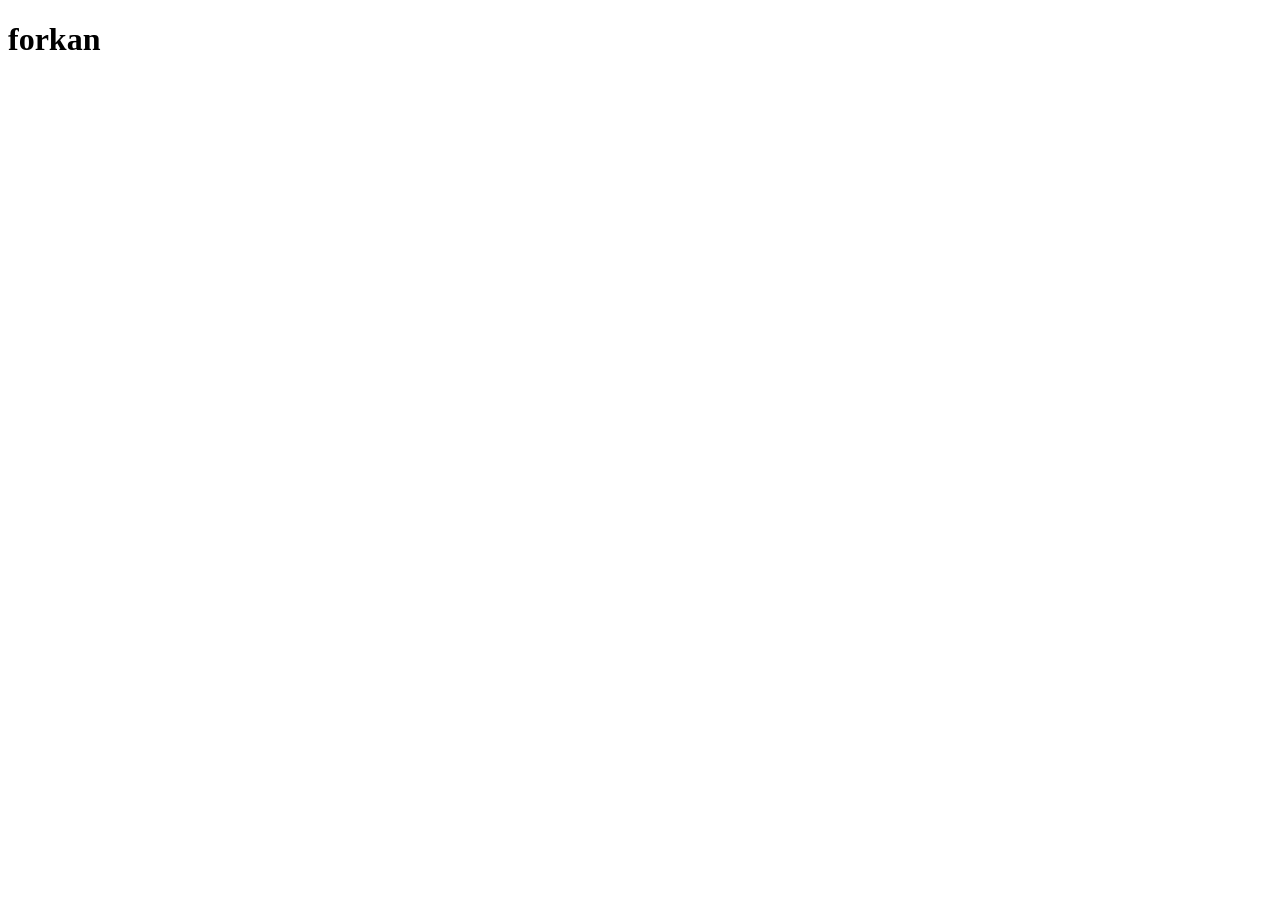
==== index.html @ 62034f9e "first commit" ====
<!DOCTYPE html>
<html lang="en">
<head>
    <meta charset="UTF-8">
    <meta name="viewport" content="width=0, initial-scale=1.0">
    <title>Document</title>
</head>
<body>
    <h1>forkan</h1>
</body>
</html>
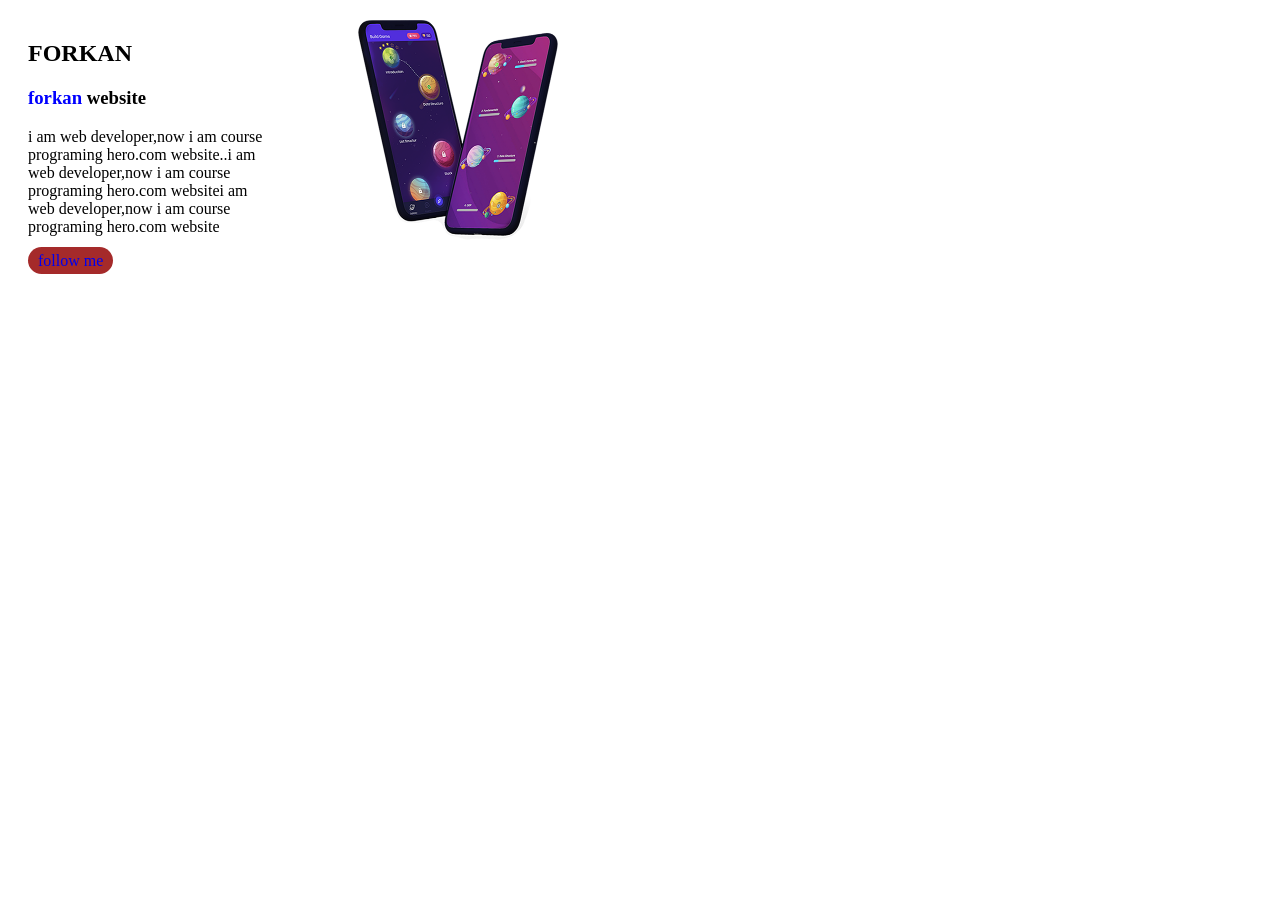
==== commit cc5497e4: "learn github" ====
--- a/index.html
+++ b/index.html
@@ -3,9 +3,52 @@
 <head>
     <meta charset="UTF-8">
     <meta name="viewport" content="width=0, initial-scale=1.0">
-    <title>Document</title>
+    <title>my protfolio</title>
+    <style>
+body{
+    font-family: Georgia, 'Times New Roman', Times, serif;
+}
+span{
+    color: blue;
+}
+.ball{
+border: brown;
+margin: 20px;
+}
+.half-width{
+    border: blue;
+    padding-right: 80px;
+    width: 250px;
+    float: left;
+}
+.half-width img{
+    height: 220px;
+    width:200px;
+}
+a{
+    text-decoration: none;
+    background-color: brown;
+    padding: 5px 10px;
+    border-radius: 20px;
+}
+    </style>
 </head>
 <body>
-    <h1>forkan</h1>
+    <section class="ball">
+        <div class="half-width">
+    <h1>FORKAN</h1>
+   <h3><span>forkan </span> website</h3>
+   <p>i am web developer,now i am course programing hero.com website..i am web developer,now i am course programing hero.com websitei am web developer,now i am course programing hero.com website</p>
+   <a href="https://www.programming-hero.com/">follow me</a>
+   </div>
+   <div class="half-width"> 
+       <img src="images/programming-hero.png" alt="">
+   </div>
+   </section>
+   <section>
+       <div>
+           
+       </div>
+   </section>
 </body>
 </html>
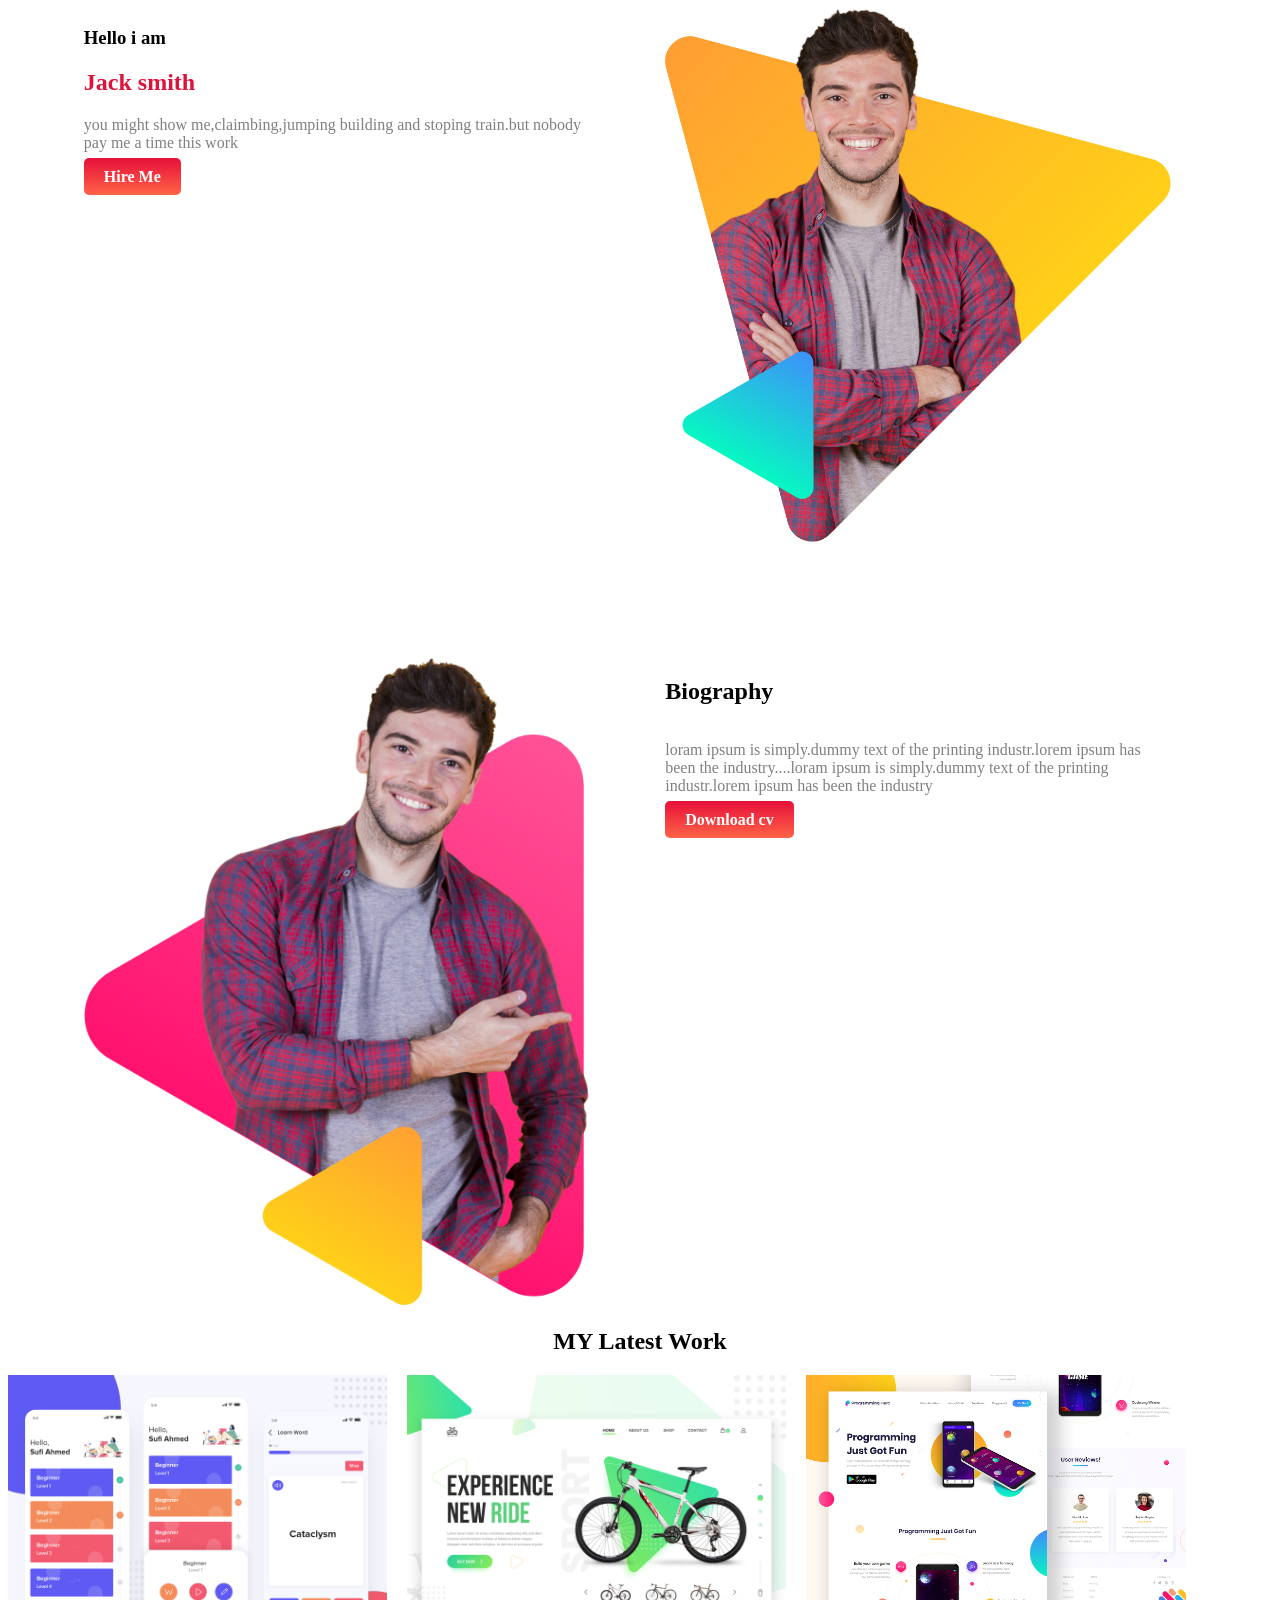
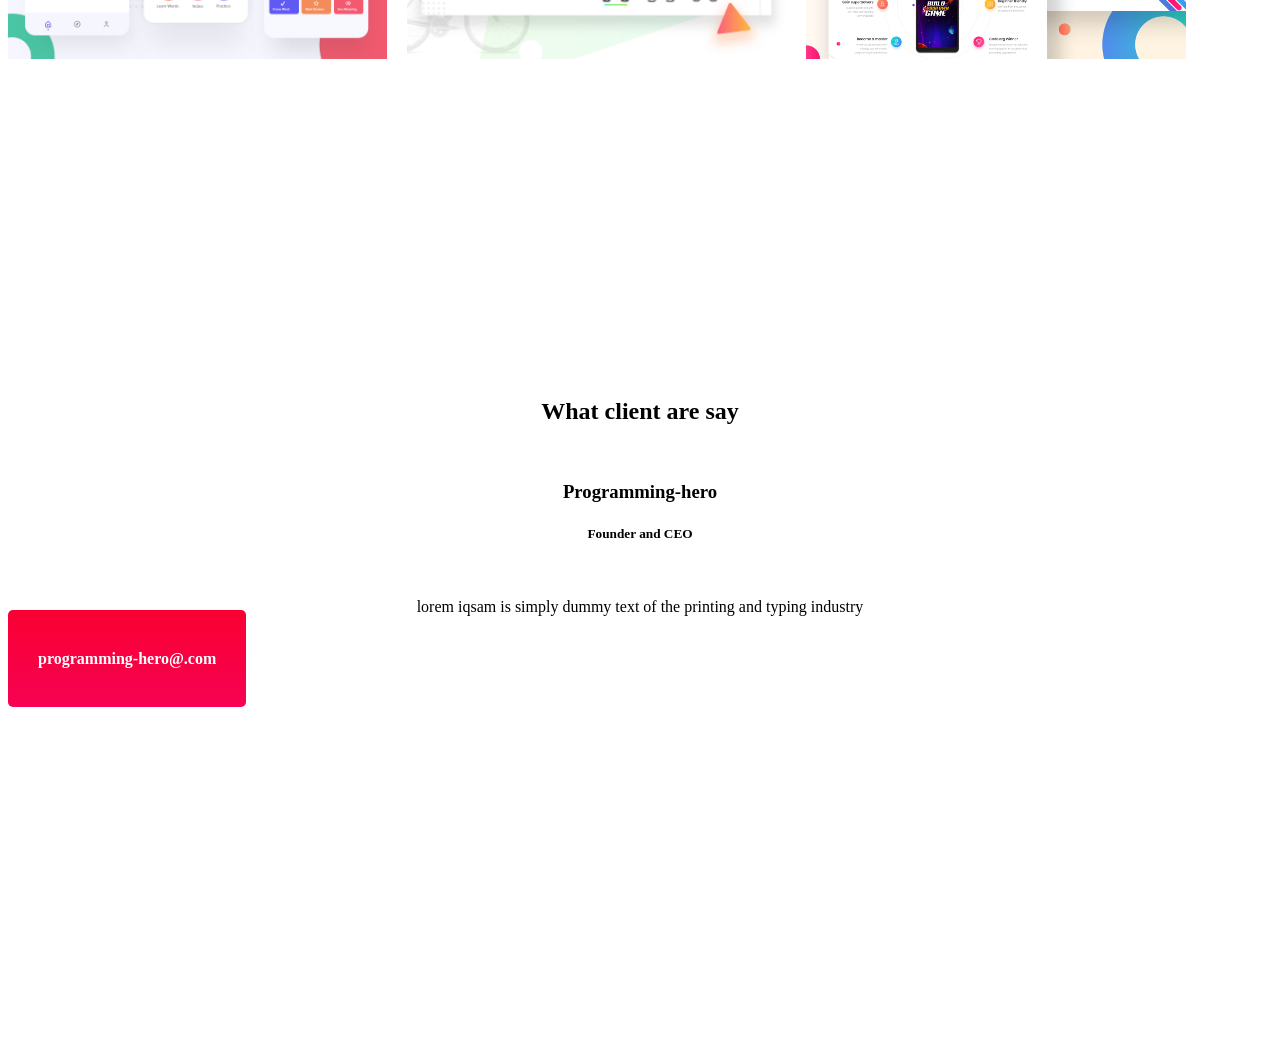
==== commit 83d6eb0f: "finished" ====
--- a/index.html
+++ b/index.html
@@ -5,50 +5,106 @@
     <meta name="viewport" content="width=0, initial-scale=1.0">
     <title>my protfolio</title>
     <style>
-body{
-    font-family: Georgia, 'Times New Roman', Times, serif;
-}
-span{
-    color: blue;
-}
-.ball{
-border: brown;
-margin: 20px;
-}
-.half-width{
-    border: blue;
-    padding-right: 80px;
-    width: 250px;
-    float: left;
-}
-.half-width img{
-    height: 220px;
-    width:200px;
-}
-a{
-    text-decoration: none;
-    background-color: brown;
-    padding: 5px 10px;
-    border-radius: 20px;
-}
+        body{
+            font-family: Georgia, 'Times New Roman', Times, serif;
+        }
+        h1{
+            color: crimson;
+        }
+        .nice{
+            color: grey;
+        }
+        .half-width{
+            width: 40%;
+            float: left;
+            margin-left: 5%;
+            padding-left: 1%;
+        }
+        .half-width img{
+            width: 100%;
+
+        }
+        .link-button{
+            text-decoration: none;
+            background-image: linear-gradient(rgb(230, 16, 58),tomato);
+            padding: 10px 20px;
+            border-radius: 5px;
+            color: white;
+            font-weight: bold;
+        }
+        section{
+            height: 500px;
+            padding-bottom: 150px;
+        }
+        .biography{
+            color: black;
+        }
+        .latest-work{
+            text-align: center;
+            color: black;
+        }
+        .half-flaot img{
+            width: 30%;
+            float: left;
+            margin-right: 20px;
+        }
+        .client{
+            text-align: center;
+            color: black;
+        }
+        a.bottom-link{
+            text-decoration: none;
+            background-image: linear-gradient(rgb(250, 0, 50),rgb(245, 2, 83));
+            padding: 40px 30px;
+            border-radius: 5px;
+            color: white;
+            font-weight: bold;
+        
+        }
     </style>
 </head>
 <body>
-    <section class="ball">
+    <section>
         <div class="half-width">
-    <h1>FORKAN</h1>
-   <h3><span>forkan </span> website</h3>
-   <p>i am web developer,now i am course programing hero.com website..i am web developer,now i am course programing hero.com websitei am web developer,now i am course programing hero.com website</p>
-   <a href="https://www.programming-hero.com/">follow me</a>
+            <h3>Hello i am</h3>
+    <h1>Jack smith </h1>
+   <p class="nice">you might show me,claimbing,jumping building and stoping train.but nobody pay me a time this work</p> 
+   <a class="link-button"  target="_blank"  href="https://www.programming-hero.com/">Hire Me</a>
    </div>
    <div class="half-width"> 
-       <img src="images/programming-hero.png" alt="">
+    <img src="project/peter.png" alt="">
    </div>
    </section>
    <section>
-       <div>
-           
+       <div class="half-width">
+           <img src="project/peter_dream.png" alt="">
+       </div>
+       <div class="half-width">
+           <h1 class="biography">Biography</h1>
+       </div>
+       <div class="half-width">
+           <p class="nice">loram ipsum is simply.dummy text of the printing industr.lorem ipsum has been the industry....loram ipsum is simply.dummy text of the printing industr.lorem ipsum has been the industry</p>
+           <a class="link-button" target="_blank" href="https://www.programming-hero.com/">Download cv</a>
        </div>
    </section>
-</body>
+   <section>
+          <h1 class="latest-work">MY Latest Work</h1>
+       <div class="half-flaot">
+       <img src="project/work-1.png" alt="">
+       </div>
+       <div class="half-flaot">
+       <img src="project/work-2.jpg" alt="">
+       </div>
+       <div class="half-flaot">
+       <img src="project/work-3.jpg" alt="">
+       </div>
+     </section>
+     <section>
+             <h1 class="client">What client are say</h1><br>
+             <h3 class="client">Programming-hero</h3>
+             <h5 class="client">Founder and CEO</h5><br>
+             <p class="client">lorem iqsam is simply dummy text of the printing and typing industry</p><br>
+             <a class="bottom-link" target="_blank" href="https://www.programming-hero.com/">programming-hero@.com</a>
+     </section>
+ </body>
 </html>
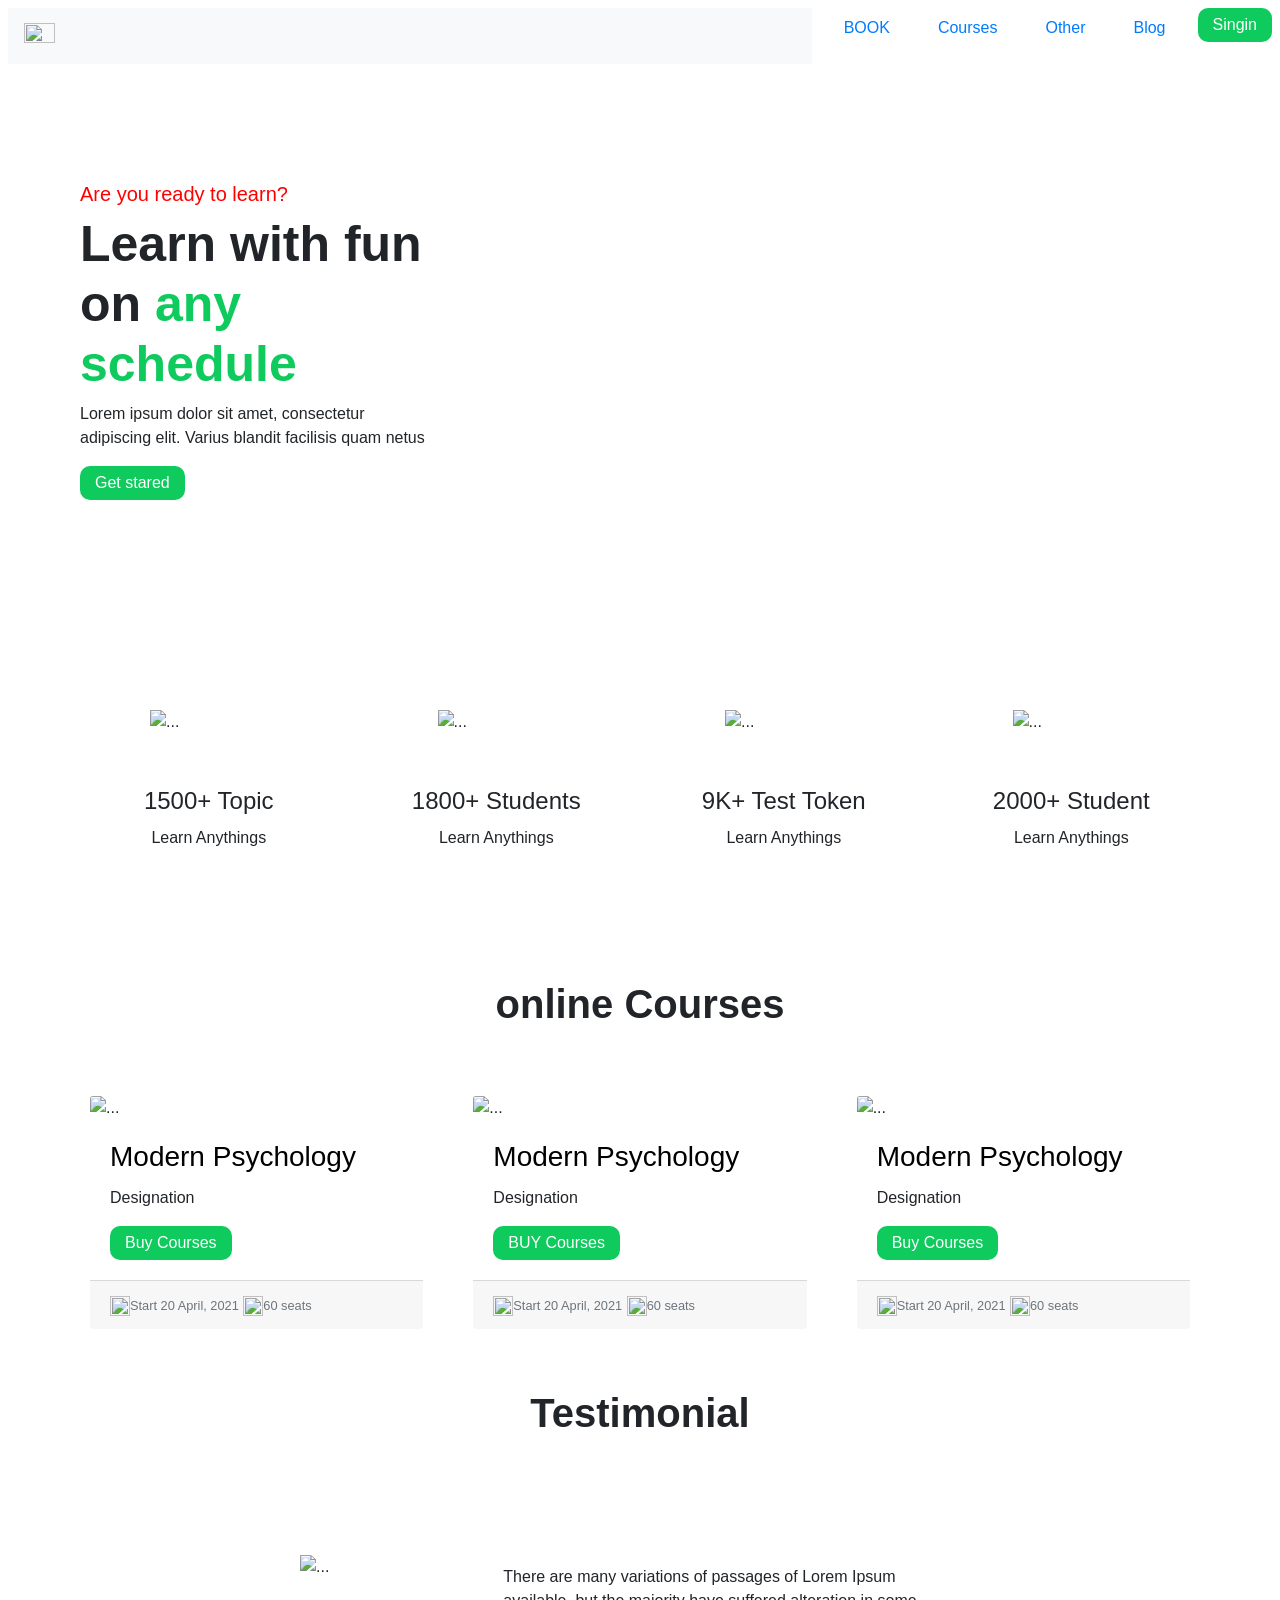
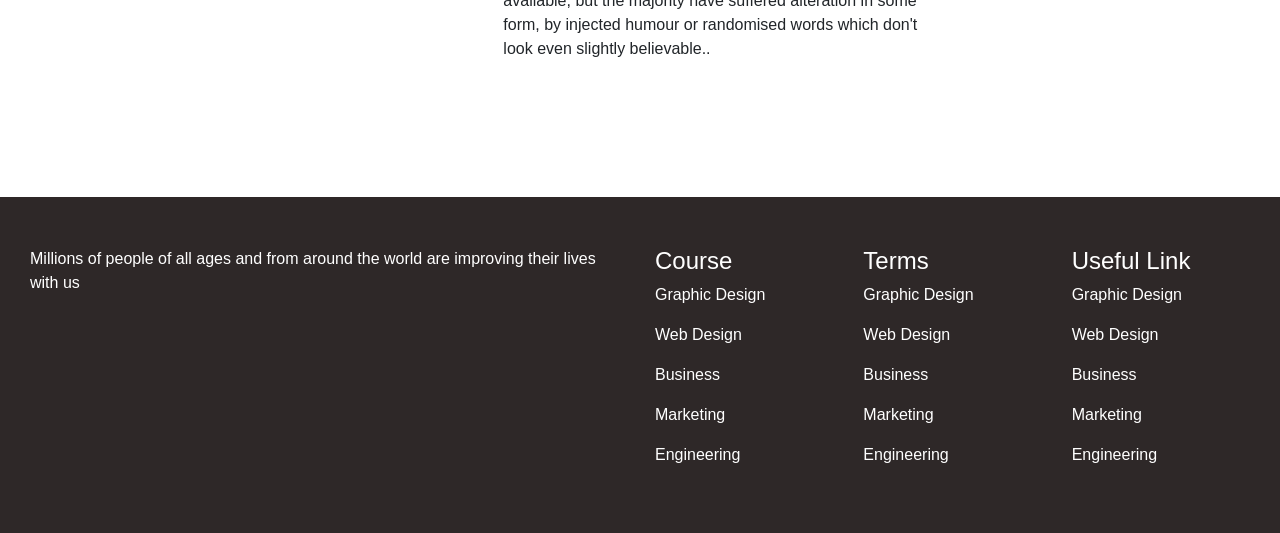
==== commit f3133a4c: "my first ecommerce" ====
--- a/index.html
+++ b/index.html
@@ -2,109 +2,190 @@
 <html lang="en">
 <head>
     <meta charset="UTF-8">
-    <meta name="viewport" content="width=0, initial-scale=1.0">
-    <title>my protfolio</title>
-    <style>
-        body{
-            font-family: Georgia, 'Times New Roman', Times, serif;
-        }
-        h1{
-            color: crimson;
-        }
-        .nice{
-            color: grey;
-        }
-        .half-width{
-            width: 40%;
-            float: left;
-            margin-left: 5%;
-            padding-left: 1%;
-        }
-        .half-width img{
-            width: 100%;
-
-        }
-        .link-button{
-            text-decoration: none;
-            background-image: linear-gradient(rgb(230, 16, 58),tomato);
-            padding: 10px 20px;
-            border-radius: 5px;
-            color: white;
-            font-weight: bold;
-        }
-        section{
-            height: 500px;
-            padding-bottom: 150px;
-        }
-        .biography{
-            color: black;
-        }
-        .latest-work{
-            text-align: center;
-            color: black;
-        }
-        .half-flaot img{
-            width: 30%;
-            float: left;
-            margin-right: 20px;
-        }
-        .client{
-            text-align: center;
-            color: black;
-        }
-        a.bottom-link{
-            text-decoration: none;
-            background-image: linear-gradient(rgb(250, 0, 50),rgb(245, 2, 83));
-            padding: 40px 30px;
-            border-radius: 5px;
-            color: white;
-            font-weight: bold;
-        
-        }
-    </style>
+    <meta name="viewport" content="width=device-width, initial-scale=1.0">
+    <title>E-commerce</title>
+    <link rel="stylesheet" href="https://stackpath.bootstrapcdn.com/bootstrap/4.5.0/css/bootstrap.min.css" integrity="sha384-9aIt2nRpC12Uk9gS9baDl411NQApFmC26EwAOH8WgZl5MYYxFfc+NcPb1dKGj7Sk" crossorigin="anonymous">
+    <link rel="stylesheet" href="style.css">
 </head>
 <body>
-    <section>
-        <div class="half-width">
-            <h3>Hello i am</h3>
-    <h1>Jack smith </h1>
-   <p class="nice">you might show me,claimbing,jumping building and stoping train.but nobody pay me a time this work</p> 
-   <a class="link-button"  target="_blank"  href="https://www.programming-hero.com/">Hire Me</a>
-   </div>
-   <div class="half-width"> 
-    <img src="project/peter.png" alt="">
-   </div>
-   </section>
-   <section>
-       <div class="half-width">
-           <img src="project/peter_dream.png" alt="">
-       </div>
-       <div class="half-width">
-           <h1 class="biography">Biography</h1>
-       </div>
-       <div class="half-width">
-           <p class="nice">loram ipsum is simply.dummy text of the printing industr.lorem ipsum has been the industry....loram ipsum is simply.dummy text of the printing industr.lorem ipsum has been the industry</p>
-           <a class="link-button" target="_blank" href="https://www.programming-hero.com/">Download cv</a>
-       </div>
-   </section>
-   <section>
-          <h1 class="latest-work">MY Latest Work</h1>
-       <div class="half-flaot">
-       <img src="project/work-1.png" alt="">
-       </div>
-       <div class="half-flaot">
-       <img src="project/work-2.jpg" alt="">
-       </div>
-       <div class="half-flaot">
-       <img src="project/work-3.jpg" alt="">
-       </div>
-     </section>
-     <section>
-             <h1 class="client">What client are say</h1><br>
-             <h3 class="client">Programming-hero</h3>
-             <h5 class="client">Founder and CEO</h5><br>
-             <p class="client">lorem iqsam is simply dummy text of the printing and typing industry</p><br>
-             <a class="bottom-link" target="_blank" href="https://www.programming-hero.com/">programming-hero@.com</a>
-     </section>
- </body>
+    <div class="d-flex bd-highlight">
+        <div class="p-2 flex-grow-1 bd-highlight">
+            <nav class="navbar navbar-light bg-light">
+               <img class="navbar-brand" src="images/Logo.png" alt="">
+              </nav>
+        </div>
+        <div class="p-2 bd-highlight">
+            <ul class="nav justify-content-end">
+                <li class="nav-item">
+                  <a class="nav-link active" href="#">BOOK</a>
+                </li>
+                </ul>
+        </div>
+        <div class="p-2 bd-highlight">
+            <ul class="nav justify-content-end">
+                <li class="nav-item">
+                  <a class="nav-link active" href="#">Courses</a>
+                </li>
+                </ul>
+        </div>
+        <div class="p-2 bd-highlight">
+            <ul class="nav justify-content-end">
+                <li class="nav-item">
+                  <a class="nav-link active" href="#">Other</a>
+                </li>
+                </ul>
+        </div>
+        <div class="p-2 bd-highlight">
+            <ul class="nav justify-content-end">
+                <li class="nav-item">
+                  <a class="nav-link active" href="#">Blog</a>
+                </li>
+                </ul>
+        </div>
+        <div class="p-2 bd-highlight">
+            <ul class="nav justify-content-end">
+                <li class="nav-item">
+                    <button class="button-click">Singin</button>
+                 
+                </li>
+                </ul>
+        </div>
+      </div>
+      <div class="row good">
+          <div class="col-md-4">
+              <h5>Are you ready to learn?</h5>
+              <h1 class="learn-stared">Learn with fun on <span class="edit">any schedule</span></h1>
+              <p>Lorem ipsum dolor sit amet, consectetur
+                adipiscing elit. Varius blandit facilisis quam netus</p>
+                <button class="button-click">Get stared</button>
+          </div>
+          <div class="col-md-2 img-card">
+              <img class="" src="images/Illustration.png" alt="">
+          </div>
+      </div>
+      <div class="row good row-cols-1 row-cols-md-4">
+        <div class="col mb-2">
+          <div class="card">
+            <img src="images/book.png" class="card-img-top ing" alt="...">
+            <div class="card-body">
+              <h4 class="card-title">1500+ Topic</h4>
+            <h6>Learn Anythings</h6>
+            </div>
+          </div>
+        </div>
+        <div class="col mb-2">
+          <div class="card">
+            <img src="images/Student.png" class="card-img-top ing" alt="...">
+            <div class="card-body">
+              <h4 class="card-title">1800+ Students</h4>
+              <h6>Learn Anythings</h6>
+            </div>
+          </div>
+        </div>
+        <div class="col mb-2">
+          <div class="card">
+            <img src="images/Test.png" class="card-img-top ing" alt="...">
+            <div class="card-body">
+              <h4 class="card-title">9K+ Test Token</h4>
+              <h6>Learn Anythings</h6>
+            </div>
+          </div>
+        </div>
+        <div class="col mb-2">
+          <div class="card">
+            <img src="images/Students.png" class="card-img-top ing" alt="...">
+            <div class="card-body">
+              <h4 class="card-title">2000+ Student</h4>
+              <h6>Learn Anythings</h6>
+            </div>
+          </div>
+        </div>
+      </div>
+<div>
+  <h1 class="online-course">online Courses</h1>
+  <div class="card-deck">
+    <div class="card">
+      <img src="images/Morder pyschology.png" class="card-img-top" alt="...">
+      <div class="card-body">
+        <h3 class="card-title modern">Modern Psychology</h3>
+        <p class="card-text">Designation</p>
+        <button class="button-click">Buy Courses</button>
+      </div>
+      <div class="card-footer">
+        <small class="text-muted"><img class="img-footer" src="images/calendar.png" alt="">Start 20 April, 2021</small>
+        <small class="text-muted"><img class="img-footer" src="images/people.png" alt="">60 seats</small>
+      </div>
+    </div>
+    <div class="card">
+      <img src="images/Morder psyc.png" class="card-img-top" alt="...">
+      <div class="card-body">
+        <h3 class="card-title modern">Modern Psychology</h3>
+        <p class="card-text">Designation</p>
+        <button class="button-click">BUY Courses</button>
+      </div>
+      <div class="card-footer">
+        <small class="text-muted"><img class="img-footer" src="images/calendar.png" alt="">Start 20 April, 2021</small>
+        <small class="text-muted"><img class="img-footer" src="images/people.png" alt="">60 seats</small>
+      </div>
+    </div>
+    <div class="card">
+      <img src="images/Morder pychons.png" class="card-img-top" alt="...">
+      <div class="card-body">
+        <h3 class="card-title modern">Modern Psychology</h3>
+        <p class="card-text">Designation</p>
+        <button class="button-click">Buy Courses</button>
+      </div>
+      <div class="card-footer">
+        <small class="text-muted"><img class="img-footer" src="images/calendar.png" alt="">Start 20 April, 2021</small>
+        <small class="text-muted"><img class="img-footer" src="images/people.png" alt="">60 seats</small>
+      </div>
+    </div>
+  </div>
+</div>
+<div>
+  <h1 class="online-course">Testimonial</h1>
+  <div class="card mb-3 testimonial" style="max-width: 1200px;">
+    <div class="row no-gutters">
+      <div class="col-md-4">
+        <img src="images/Man.png" class="card-img testimonial-img" alt="...">
+      </div>
+      <div class="col-md-8">
+        <div class="card-body">
+          <p class="card-text">There are many variations of passages of Lorem Ipsum available, but the majority have suffered alteration in some form, by injected humour or randomised words which don't look even slightly believable..</p>
+      
+        </div>
+      </div>
+    </div>
+  </div>
+</div>
+<div class="row last-page">
+  <div class="col-md-6">
+    <p>Millions of people of all ages and from around the world are improving their lives with us</p>
+  </div>
+  <div class="col-md-2">
+    <h4>Course</h4>
+      <p>Graphic Design</p>      
+      <p>Web Design</p>
+      <p> Business</p>      
+      <p>Marketing</p>
+      <p>Engineering
+    </div>
+    <div class="col-md-2">
+      <h4>Terms</h4>
+        <p>Graphic Design</p>      
+        <p>Web Design</p>
+        <p> Business</p>      
+        <p>Marketing</p>
+        <p>Engineering
+      </div>
+      <div class="col-md-2">
+        <h4>Useful Link</h4>
+          <p>Graphic Design</p>      
+          <p>Web Design</p>
+          <p> Business</p>      
+          <p>Marketing</p>
+          <p>Engineering
+        </div>
+</div>
+</body>
 </html>
--- a/style.css
+++ b/style.css
@@ -0,0 +1,81 @@
+.navbar-brand{
+    height: 20%;
+    width: 20%;
+}
+.button-click{
+    padding: 5px 15px;
+    border-radius: 10px;
+    background-color:rgb(15, 202, 93);
+    color: white;
+    border: none;
+}
+.good{
+  padding: 90px 60px;
+  
+  margin: 20px 5px;
+}
+.img-card{
+  height: 0%;
+  width: 0%;
+  left: 15px;
+  border: none;
+  bottom: 100px;
+  padding: 5px 0px;
+}
+h5{
+  color: red;
+}
+h1.learn-stared{
+  font-weight: bold;
+  font-size:50px;
+}
+.edit{
+  color: rgb(15, 202, 93);;
+}
+.small{
+  height: 100%;
+  width: 100%;
+}
+.card{
+  height: 100%;
+  width: 100%;
+  padding: 10px 10px;
+  border: none;
+}
+.ing{
+padding-left: 60px;
+padding-bottom: 10px;
+  height: 40%;
+  width: 70%;
+}
+h4.card-title{
+text-align: center;
+}
+h6{
+text-align: center;
+}
+.online-course{
+text-align: center;
+font-weight: bold;
+}
+.card-deck{
+padding: 50px 80px;
+}
+.modern{
+color: black;
+}
+.img-footer{
+height: 20px;
+width: 20px;
+}
+.testimonial{
+padding: 100px 250px;
+}
+.testimonial-img{
+padding: 10px 50px;
+}
+.last-page{
+padding: 50px 30px;
+background-color: rgb(46, 40, 40);
+color: white;
+}
